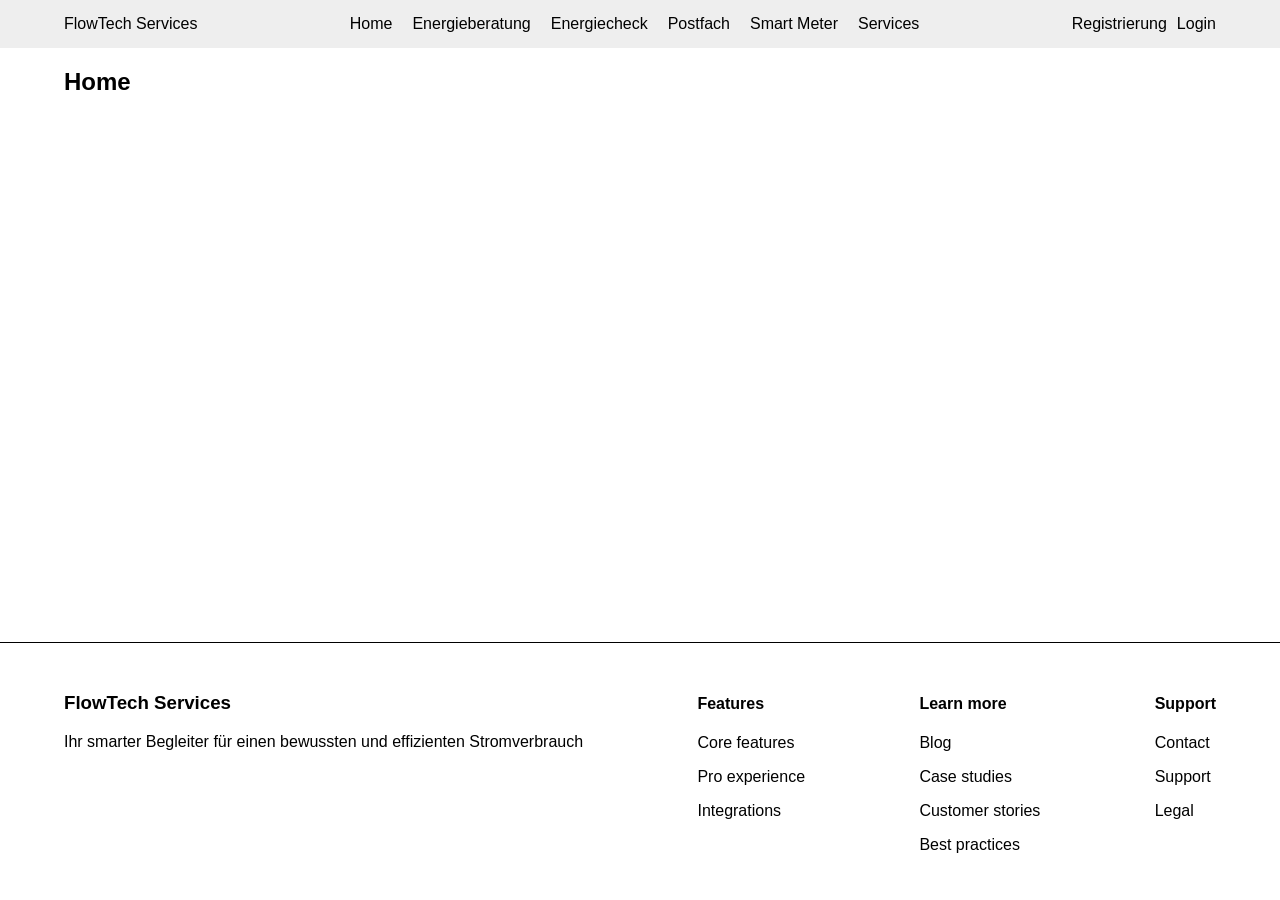
==== Neuer Ordner/Flowtech/index.html @ 8a91c18d "Add files via upload" ====
<!DOCTYPE html>
<html lang="de">

<head>
  <meta charset="UTF-8">
  <title>FlowTech</title>
  <link rel="stylesheet" href="design.css">
</head>

<body>

<header>
  <nav class="container">

    <div class="logo">FlowTech Services</div>

    <div class="nav-links">
      <a href="index.html">Home</a>
      <a href="energieberatung.html">Energieberatung</a>
      <a href="energiecheck.html">Energiecheck</a>
      <a href="postfach.html">Postfach</a>
      <a href="smartmeter.html">Smart Meter</a>
      <a href="services.html">Services</a>
    </div>

    <div class="nav-actions">
      <a href="registrierung.html">Registrierung</a>
      <a href="login.html">Login</a>
    </div>

  </nav>
</header>

<main class="container">
  <section>
    <h1>Home</h1>
  </section>
</main>

<footer>
 <div class="container">

  <section>
    <h3>FlowTech Services</h3>
    <p>Ihr smarter Begleiter für einen bewussten und effizienten Stromverbrauch</p>
  </section>

  <section>
    <h4>Features</h4>
    <p>Core features</p>
    <p>Pro experience</p>
    <p>Integrations</p>
  </section>

  <section>
    <h4>Learn more</h4>
    <p>Blog</p>
    <p>Case studies</p>
    <p>Customer stories</p>
    <p>Best practices</p>
  </section>

  <section>
    <h4>Support</h4>
    <p>Contact</p>
    <p>Support</p>
    <p>Legal</p>
  </section>
 </div>
</footer>

</body>
</html>
---- Neuer Ordner/Flowtech/design.css ----
body {
    margin: 0;
    font-family: Arial, Helvetica, sans-serif;
    display: flex;
    flex-direction: column;
    min-height: 100vh;
}

main{
    flex: 1;
    padding: 
}

.container {
    width: 90%;
    margin: 0 auto;
}

nav {
    display: flex;
    justify-content: space-between;
    align-items: center;
    padding: 15px 5%;
    background: #eee;
}

.nav-links {
    display: flex;
    gap: 20px;
}

.nav-actions {
    display: flex;
    gap: 10px;
}

a {
    text-decoration: none;
    color: inherit;
}

footer {
    background: white;
    border-top: 1px solid black;
}

footer .container {
    display: flex;
    justify-content: space-between;
    padding: 30px 0;

}

footer a {
    color: darkblue !important;
}

.footer-left {
    max-width: 40%;

}

.footer-right {
    display: flex;
    gap: 40px;
}
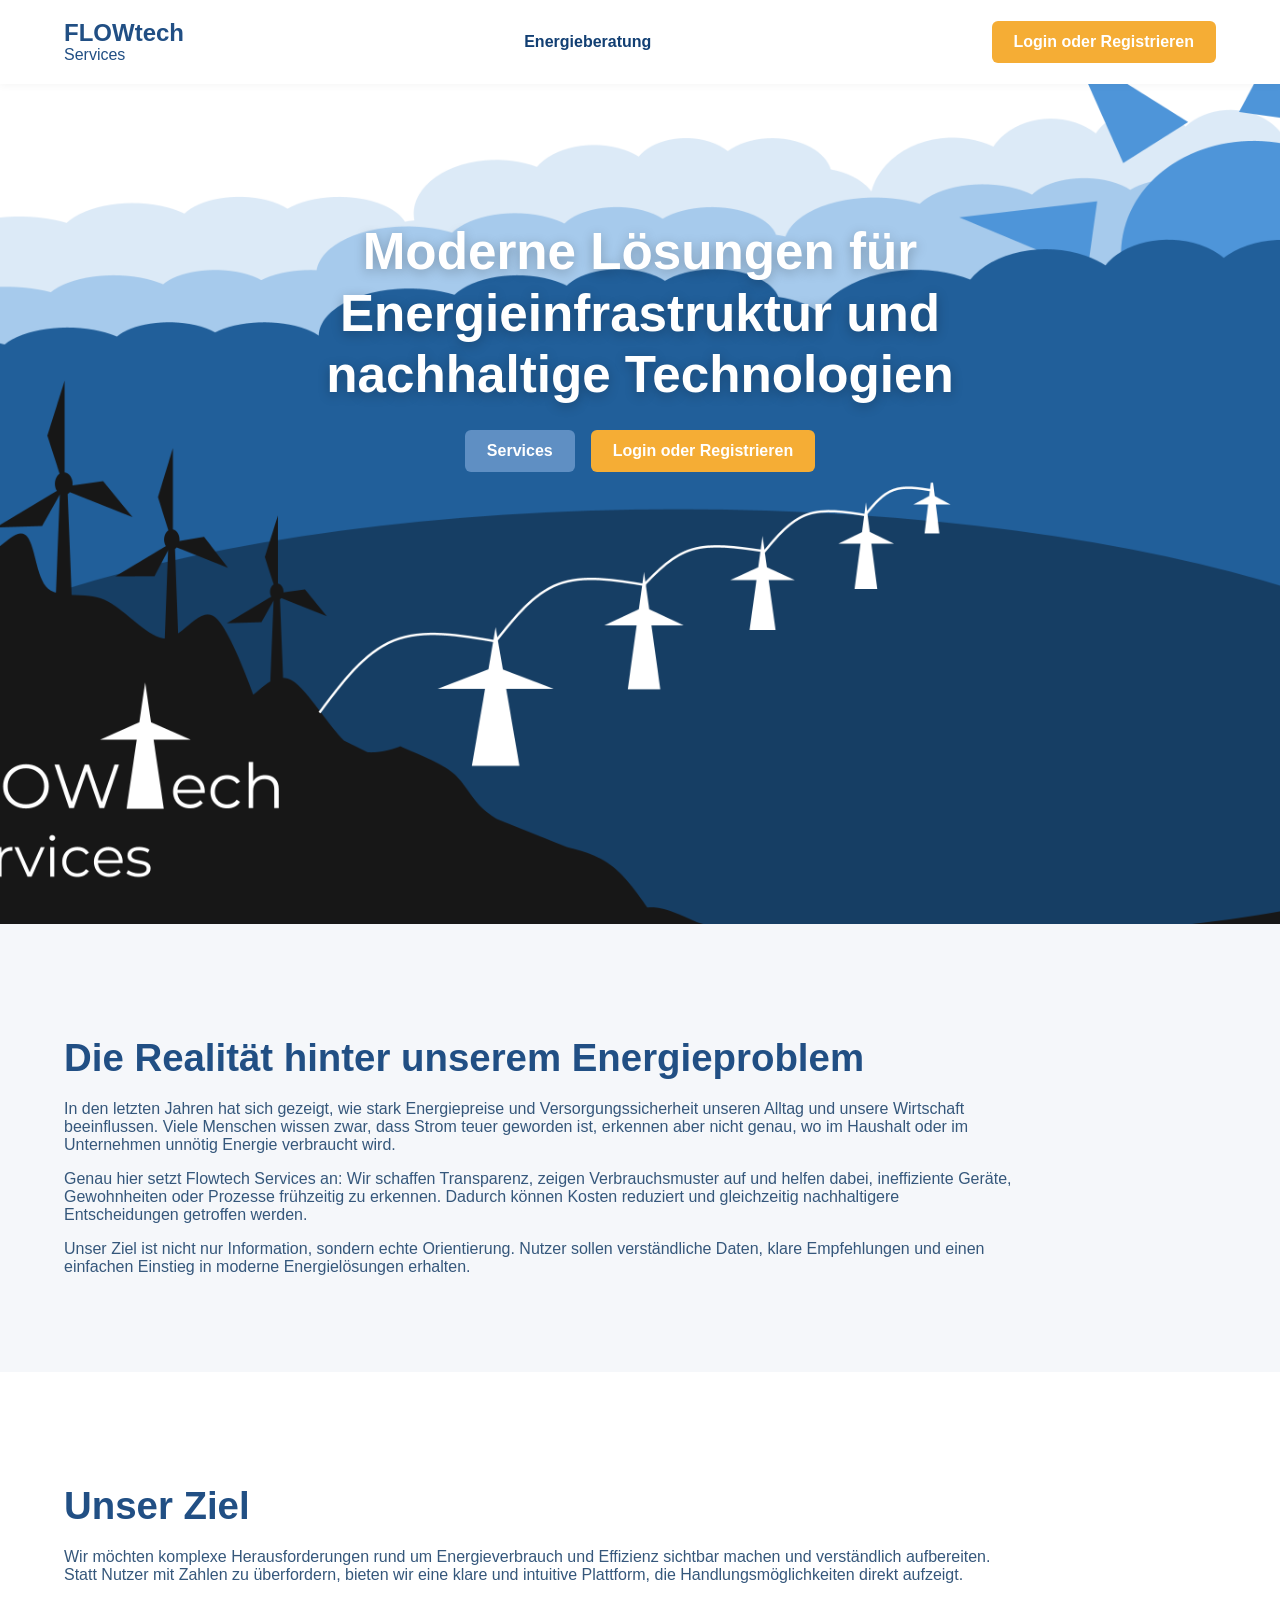
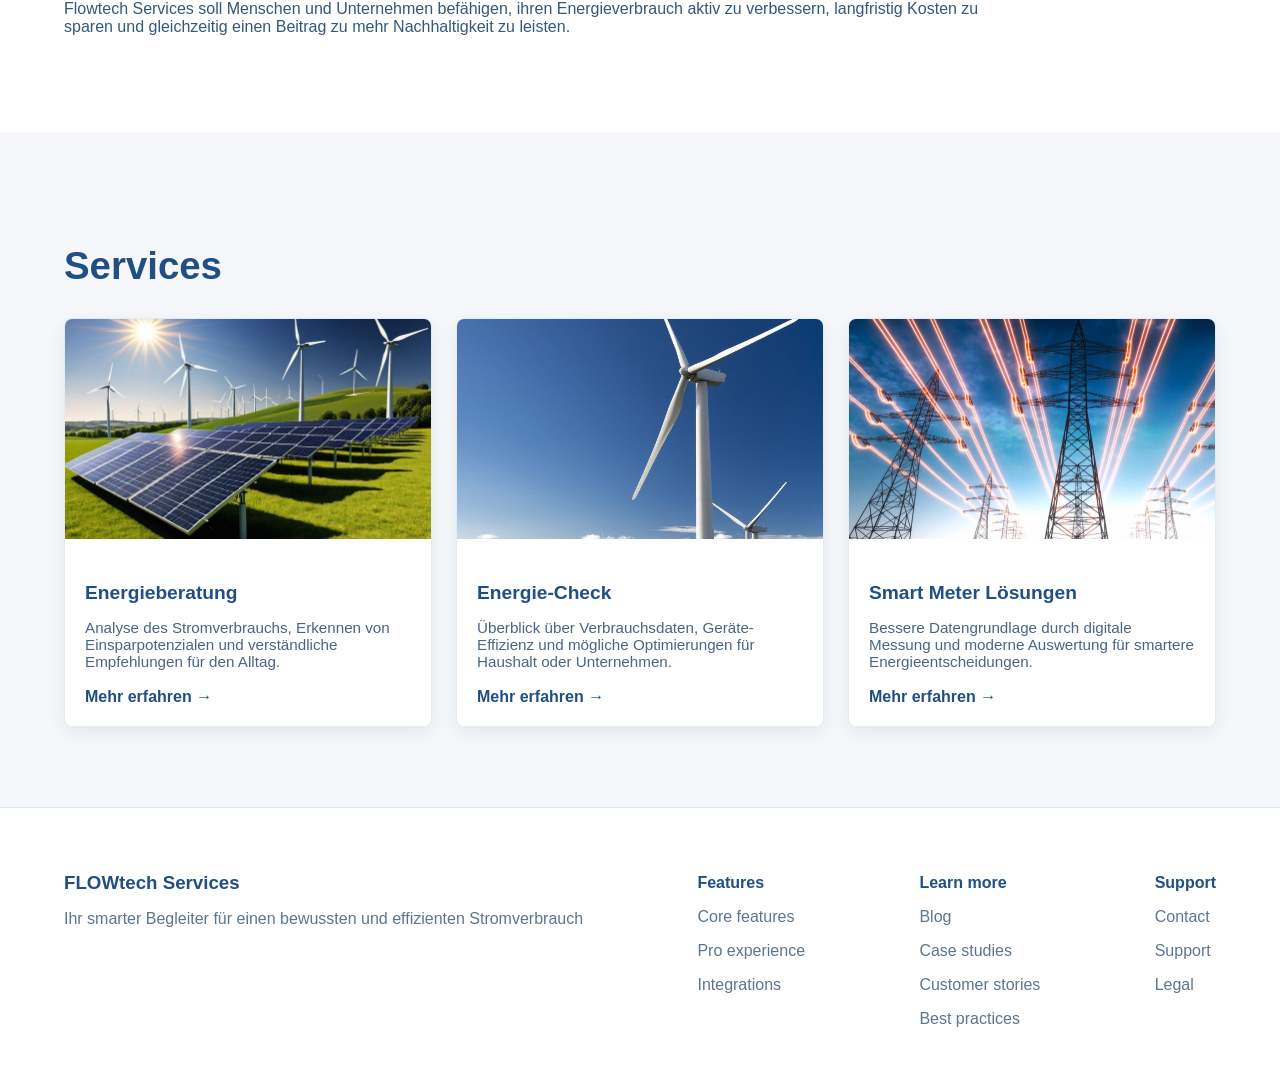
==== commit 6b9c5b73: "Bilder hinzugefügt" ====
--- a/Neuer Ordner/Flowtech/index.html
+++ b/Neuer Ordner/Flowtech/index.html
@@ -5,35 +5,341 @@
   <meta charset="UTF-8">
   <title>FlowTech</title>
   <link rel="stylesheet" href="design.css">
+
+  <style>
+    body {
+      font-family: 'Montserrat', Arial, Helvetica, sans-serif;
+      background: #f5f7fa;
+      color: #163a63;
+    }
+
+    header nav.container {
+      background: #ffffff;
+      padding: 20px 0;
+    }
+
+    header {
+      background: #ffffff;
+      box-shadow: 0 2px 8px rgba(0, 0, 0, 0.04);
+      position: sticky;
+      top: 0;
+      z-index: 100;
+    }
+
+    .logo {
+      font-size: 1.5rem;
+      font-weight: 800;
+      color: #214f84;
+      line-height: 1.1;
+    }
+
+    .logo::after {
+      content: "Services";
+      display: block;
+      font-size: 1rem;
+      font-weight: 500;
+    }
+
+    .nav-links {
+      display: flex;
+      gap: 18px;
+      align-items: center;
+      color: #123f73;
+      font-weight: 600;
+    }
+
+    .nav-links a:not(:first-child):not(:last-child) {
+      display: none;
+    }
+
+    .nav-links a:first-child {
+      display: none;
+    }
+
+    .nav-actions {
+      display: flex;
+      gap: 10px;
+    }
+
+    .nav-actions a:first-child {
+      display: inline-block;
+      padding: 12px 22px;
+      border-radius: 6px;
+      background: #f5ad35;
+      color: white;
+      font-weight: 700;
+    }
+
+    .nav-actions a:last-child {
+      display: none;
+    }
+
+    .home-hero {
+      background-image: url("../../FlowTechBanner.png");
+      background-size: cover;
+      background-position: center;
+      background-repeat: no-repeat;
+      color: white;
+      min-height: 840px;
+      display: flex;
+      align-items: flex-start;
+    }
+
+    .home-hero-content {
+      max-width: 760px;
+      text-align: center;
+      margin: 95px auto 0;
+    }
+
+    .home-hero h1 {
+      font-size: clamp(2rem, 4vw, 3.3rem);
+      line-height: 1.2;
+      margin-bottom: 24px;
+      font-weight: 800;
+      text-shadow: 0 3px 12px rgba(0, 0, 0, 0.25);
+    }
+
+    .home-hero-buttons {
+      display: flex;
+      justify-content: center;
+      gap: 16px;
+      flex-wrap: wrap;
+    }
+
+    .home-btn {
+      display: inline-block;
+      padding: 12px 22px;
+      border-radius: 6px;
+      font-weight: 700;
+      text-align: center;
+    }
+
+    .home-btn-blue {
+      background: #5f8fc3;
+      color: #ffffff;
+    }
+
+    .home-btn-dark {
+      background: #f5ad35;
+      color: #ffffff;
+    }
+
+    .home-section {
+      padding: 80px 0;
+      background: #f5f7fa;
+    }
+
+    .home-section-white {
+      background: #ffffff;
+    }
+
+    .home-title {
+      font-size: clamp(1.8rem, 3vw, 2.5rem);
+      margin-bottom: 20px;
+      color: #214f84;
+      font-weight: 800;
+    }
+
+    .home-text p {
+      margin-bottom: 16px;
+      color: #35577b;
+      max-width: 950px;
+    }
+
+    .services-grid {
+      display: grid;
+      grid-template-columns: repeat(3, 1fr);
+      gap: 24px;
+      margin-top: 30px;
+    }
+
+    .service-card {
+      background: #ffffff;
+      border-radius: 8px;
+      overflow: hidden;
+      box-shadow: 0 6px 18px rgba(22, 58, 99, 0.08);
+      border: 1px solid #e3ebf4;
+    }
+
+    .service-card img {
+      width: 100%;
+      height: 220px;
+      object-fit: cover;
+    }
+
+    .service-card-content {
+      padding: 20px;
+    }
+
+    .service-card h3 {
+      font-size: 1.2rem;
+      margin-bottom: 10px;
+      color: #214f84;
+      font-weight: 700;
+    }
+
+    .service-card p {
+      color: #4a6583;
+      margin-bottom: 18px;
+      font-size: 0.95rem;
+    }
+
+    .service-card a {
+      font-weight: 700;
+      color: #214f84;
+    }
+
+    footer {
+      background: #ffffff;
+      border-top: 1px solid #dbe6f2;
+    }
+
+    footer .container {
+      padding: 45px 0;
+    }
+
+    footer h3,
+    footer h4 {
+      color: #214f84;
+      margin-bottom: 12px;
+    }
+
+    footer p {
+      color: #5c7591;
+      margin-bottom: 8px;
+    }
+
+    @media (max-width: 900px) {
+      .services-grid {
+        grid-template-columns: 1fr;
+      }
+
+      header nav.container {
+        flex-direction: column;
+        align-items: flex-start;
+      }
+    }
+
+    @media (max-width: 600px) {
+      .home-hero {
+        min-height: 520px;
+      }
+
+      .home-hero-content {
+        max-width: 100%;
+        margin: 70px auto 0;
+        padding: 0 10px;
+      }
+
+      .home-hero-buttons {
+        flex-direction: column;
+      }
+
+      .home-btn {
+        width: 100%;
+      }
+    }
+  </style>
 </head>
 
 <body>
 
 <header>
   <nav class="container">
-
-    <div class="logo">FlowTech Services</div>
+    <div class="logo">FLOWtech</div>
 
     <div class="nav-links">
       <a href="index.html">Home</a>
+      <a href="services.html">Services</a>
+      <a href="#problem">Unser Ziel</a>
       <a href="energieberatung.html">Energieberatung</a>
-      <a href="energiecheck.html">Energiecheck</a>
-      <a href="postfach.html">Postfach</a>
-      <a href="smartmeter.html">Smart Meter</a>
-      <a href="services.html">Services</a>
     </div>
 
     <div class="nav-actions">
-      <a href="registrierung.html">Registrierung</a>
+      <a href="registrierung.html">Login oder Registrieren</a>
       <a href="login.html">Login</a>
     </div>
-
   </nav>
 </header>
 
-<main class="container">
-  <section>
-    <h1>Home</h1>
+<main>
+  <section class="home-hero">
+    <div class="container home-hero-content">
+      <h1>Moderne Lösungen für Energieinfrastruktur und nachhaltige Technologien</h1>
+
+      <div class="home-hero-buttons">
+        <a href="services.html" class="home-btn home-btn-blue">Services</a>
+        <a href="registrierung.html" class="home-btn home-btn-dark">Login oder Registrieren</a>
+      </div>
+    </div>
+  </section>
+
+  <section class="home-section" id="problem">
+    <div class="container home-text">
+      <h2 class="home-title">Die Realität hinter unserem Energieproblem</h2>
+      <p>
+        In den letzten Jahren hat sich gezeigt, wie stark Energiepreise und Versorgungssicherheit unseren Alltag und unsere Wirtschaft beeinflussen. Viele Menschen wissen zwar, dass Strom teuer geworden ist, erkennen aber nicht genau, wo im Haushalt oder im Unternehmen unnötig Energie verbraucht wird.
+      </p>
+      <p>
+        Genau hier setzt Flowtech Services an: Wir schaffen Transparenz, zeigen Verbrauchsmuster auf und helfen dabei, ineffiziente Geräte, Gewohnheiten oder Prozesse frühzeitig zu erkennen. Dadurch können Kosten reduziert und gleichzeitig nachhaltigere Entscheidungen getroffen werden.
+      </p>
+      <p>
+        Unser Ziel ist nicht nur Information, sondern echte Orientierung. Nutzer sollen verständliche Daten, klare Empfehlungen und einen einfachen Einstieg in moderne Energielösungen erhalten.
+      </p>
+    </div>
+  </section>
+
+  <section class="home-section home-section-white">
+    <div class="container home-text">
+      <h2 class="home-title">Unser Ziel</h2>
+      <p>
+        Wir möchten komplexe Herausforderungen rund um Energieverbrauch und Effizienz sichtbar machen und verständlich aufbereiten. Statt Nutzer mit Zahlen zu überfordern, bieten wir eine klare und intuitive Plattform, die Handlungsmöglichkeiten direkt aufzeigt.
+      </p>
+      <p>
+        Flowtech Services soll Menschen und Unternehmen befähigen, ihren Energieverbrauch aktiv zu verbessern, langfristig Kosten zu sparen und gleichzeitig einen Beitrag zu mehr Nachhaltigkeit zu leisten.
+      </p>
+    </div>
+  </section>
+
+  <section class="home-section" id="services">
+    <div class="container">
+      <h2 class="home-title">Services</h2>
+
+      <div class="services-grid">
+        <article class="service-card">
+          <img src="../../photovoltaik.jpg" alt="Solar- und Windenergie">
+          <div class="service-card-content">
+            <h3>Energieberatung</h3>
+            <p>
+              Analyse des Stromverbrauchs, Erkennen von Einsparpotenzialen und verständliche Empfehlungen für den Alltag.
+            </p>
+            <a href="energieberatung.html">Mehr erfahren →</a>
+          </div>
+        </article>
+
+        <article class="service-card">
+          <img src="../../windraeder.jpg" alt="Windrad">
+          <div class="service-card-content">
+            <h3>Energie-Check</h3>
+            <p>
+              Überblick über Verbrauchsdaten, Geräte-Effizienz und mögliche Optimierungen für Haushalt oder Unternehmen.
+            </p>
+            <a href="energiecheck.html">Mehr erfahren →</a>
+          </div>
+        </article>
+
+        <article class="service-card">
+          <img src="../../Stromnetze.jpg" alt="Stromleitungen">
+          <div class="service-card-content">
+            <h3>Smart Meter Lösungen</h3>
+            <p>
+              Bessere Datengrundlage durch digitale Messung und moderne Auswertung für smartere Energieentscheidungen.
+            </p>
+            <a href="smartmeter.html">Mehr erfahren →</a>
+          </div>
+        </article>
+      </div>
+    </div>
   </section>
 </main>
 
@@ -41,7 +347,7 @@
  <div class="container">
 
   <section>
-    <h3>FlowTech Services</h3>
+    <h3>FLOWtech Services</h3>
     <p>Ihr smarter Begleiter für einen bewussten und effizienten Stromverbrauch</p>
   </section>
 
--- a/Neuer Ordner/Flowtech/design.css
+++ b/Neuer Ordner/Flowtech/design.css
@@ -51,10 +51,6 @@
 
 }
 
-footer a {
-    color: darkblue !important;
-}
-
 .footer-left {
     max-width: 40%;
 
@@ -63,4 +59,4 @@
 .footer-right {
     display: flex;
     gap: 40px;
-}+}
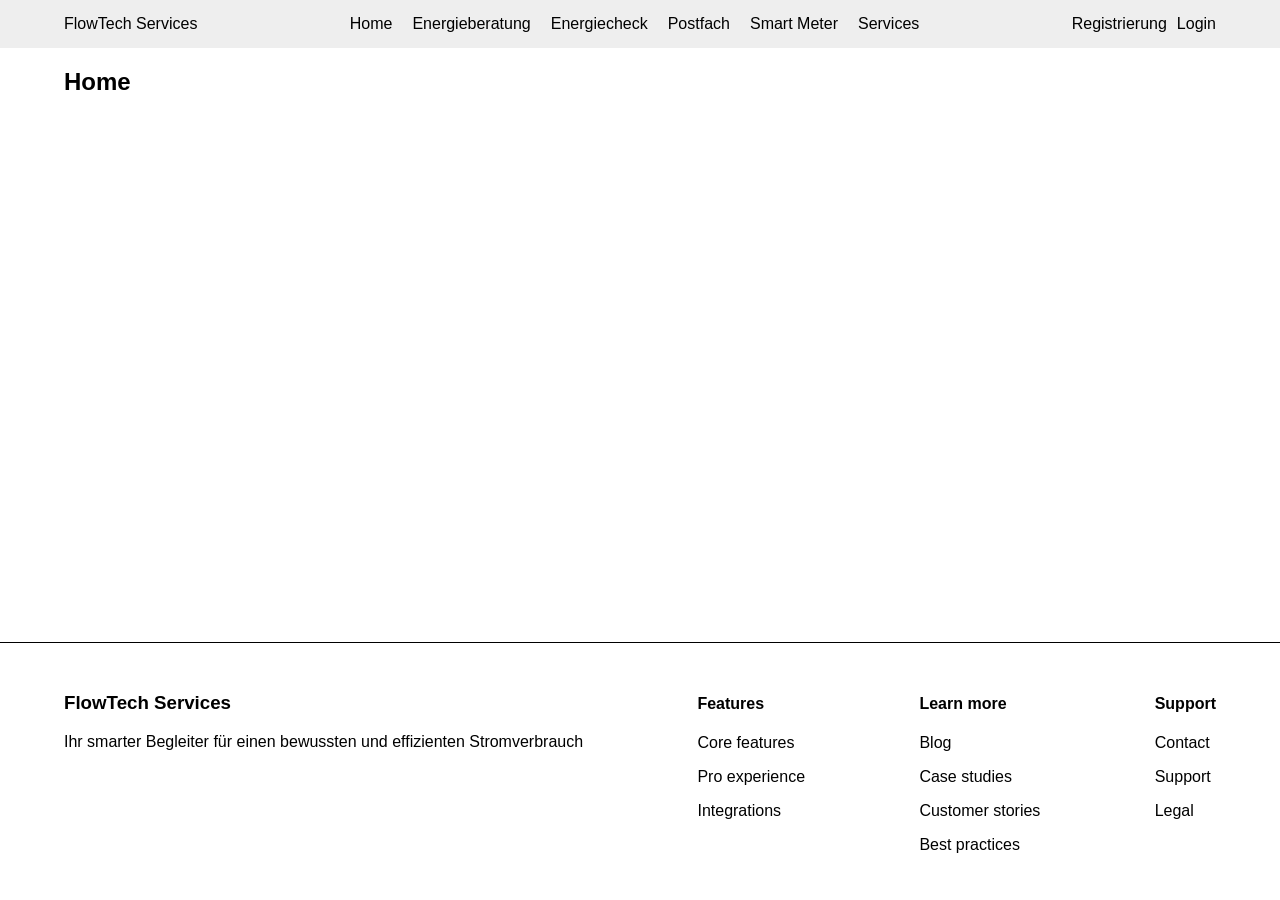
==== commit 1c002416: "energiecheck angepasst" ====
--- a/Neuer Ordner/Flowtech/index.html
+++ b/Neuer Ordner/Flowtech/index.html
@@ -5,341 +5,35 @@
   <meta charset="UTF-8">
   <title>FlowTech</title>
   <link rel="stylesheet" href="design.css">
-
-  <style>
-    body {
-      font-family: 'Montserrat', Arial, Helvetica, sans-serif;
-      background: #f5f7fa;
-      color: #163a63;
-    }
-
-    header nav.container {
-      background: #ffffff;
-      padding: 20px 0;
-    }
-
-    header {
-      background: #ffffff;
-      box-shadow: 0 2px 8px rgba(0, 0, 0, 0.04);
-      position: sticky;
-      top: 0;
-      z-index: 100;
-    }
-
-    .logo {
-      font-size: 1.5rem;
-      font-weight: 800;
-      color: #214f84;
-      line-height: 1.1;
-    }
-
-    .logo::after {
-      content: "Services";
-      display: block;
-      font-size: 1rem;
-      font-weight: 500;
-    }
-
-    .nav-links {
-      display: flex;
-      gap: 18px;
-      align-items: center;
-      color: #123f73;
-      font-weight: 600;
-    }
-
-    .nav-links a:not(:first-child):not(:last-child) {
-      display: none;
-    }
-
-    .nav-links a:first-child {
-      display: none;
-    }
-
-    .nav-actions {
-      display: flex;
-      gap: 10px;
-    }
-
-    .nav-actions a:first-child {
-      display: inline-block;
-      padding: 12px 22px;
-      border-radius: 6px;
-      background: #f5ad35;
-      color: white;
-      font-weight: 700;
-    }
-
-    .nav-actions a:last-child {
-      display: none;
-    }
-
-    .home-hero {
-      background-image: url("../../FlowTechBanner.png");
-      background-size: cover;
-      background-position: center;
-      background-repeat: no-repeat;
-      color: white;
-      min-height: 840px;
-      display: flex;
-      align-items: flex-start;
-    }
-
-    .home-hero-content {
-      max-width: 760px;
-      text-align: center;
-      margin: 95px auto 0;
-    }
-
-    .home-hero h1 {
-      font-size: clamp(2rem, 4vw, 3.3rem);
-      line-height: 1.2;
-      margin-bottom: 24px;
-      font-weight: 800;
-      text-shadow: 0 3px 12px rgba(0, 0, 0, 0.25);
-    }
-
-    .home-hero-buttons {
-      display: flex;
-      justify-content: center;
-      gap: 16px;
-      flex-wrap: wrap;
-    }
-
-    .home-btn {
-      display: inline-block;
-      padding: 12px 22px;
-      border-radius: 6px;
-      font-weight: 700;
-      text-align: center;
-    }
-
-    .home-btn-blue {
-      background: #5f8fc3;
-      color: #ffffff;
-    }
-
-    .home-btn-dark {
-      background: #f5ad35;
-      color: #ffffff;
-    }
-
-    .home-section {
-      padding: 80px 0;
-      background: #f5f7fa;
-    }
-
-    .home-section-white {
-      background: #ffffff;
-    }
-
-    .home-title {
-      font-size: clamp(1.8rem, 3vw, 2.5rem);
-      margin-bottom: 20px;
-      color: #214f84;
-      font-weight: 800;
-    }
-
-    .home-text p {
-      margin-bottom: 16px;
-      color: #35577b;
-      max-width: 950px;
-    }
-
-    .services-grid {
-      display: grid;
-      grid-template-columns: repeat(3, 1fr);
-      gap: 24px;
-      margin-top: 30px;
-    }
-
-    .service-card {
-      background: #ffffff;
-      border-radius: 8px;
-      overflow: hidden;
-      box-shadow: 0 6px 18px rgba(22, 58, 99, 0.08);
-      border: 1px solid #e3ebf4;
-    }
-
-    .service-card img {
-      width: 100%;
-      height: 220px;
-      object-fit: cover;
-    }
-
-    .service-card-content {
-      padding: 20px;
-    }
-
-    .service-card h3 {
-      font-size: 1.2rem;
-      margin-bottom: 10px;
-      color: #214f84;
-      font-weight: 700;
-    }
-
-    .service-card p {
-      color: #4a6583;
-      margin-bottom: 18px;
-      font-size: 0.95rem;
-    }
-
-    .service-card a {
-      font-weight: 700;
-      color: #214f84;
-    }
-
-    footer {
-      background: #ffffff;
-      border-top: 1px solid #dbe6f2;
-    }
-
-    footer .container {
-      padding: 45px 0;
-    }
-
-    footer h3,
-    footer h4 {
-      color: #214f84;
-      margin-bottom: 12px;
-    }
-
-    footer p {
-      color: #5c7591;
-      margin-bottom: 8px;
-    }
-
-    @media (max-width: 900px) {
-      .services-grid {
-        grid-template-columns: 1fr;
-      }
-
-      header nav.container {
-        flex-direction: column;
-        align-items: flex-start;
-      }
-    }
-
-    @media (max-width: 600px) {
-      .home-hero {
-        min-height: 520px;
-      }
-
-      .home-hero-content {
-        max-width: 100%;
-        margin: 70px auto 0;
-        padding: 0 10px;
-      }
-
-      .home-hero-buttons {
-        flex-direction: column;
-      }
-
-      .home-btn {
-        width: 100%;
-      }
-    }
-  </style>
 </head>
 
 <body>
 
 <header>
   <nav class="container">
-    <div class="logo">FLOWtech</div>
+
+    <div class="logo">FlowTech Services</div>
 
     <div class="nav-links">
       <a href="index.html">Home</a>
+      <a href="energieberatung.html">Energieberatung</a>
+      <a href="energiecheck.html">Energiecheck</a>
+      <a href="postfach.html">Postfach</a>
+      <a href="smartmeter.html">Smart Meter</a>
       <a href="services.html">Services</a>
-      <a href="#problem">Unser Ziel</a>
-      <a href="energieberatung.html">Energieberatung</a>
     </div>
 
     <div class="nav-actions">
-      <a href="registrierung.html">Login oder Registrieren</a>
+      <a href="registrierung.html">Registrierung</a>
       <a href="login.html">Login</a>
     </div>
+
   </nav>
 </header>
 
-<main>
-  <section class="home-hero">
-    <div class="container home-hero-content">
-      <h1>Moderne Lösungen für Energieinfrastruktur und nachhaltige Technologien</h1>
-
-      <div class="home-hero-buttons">
-        <a href="services.html" class="home-btn home-btn-blue">Services</a>
-        <a href="registrierung.html" class="home-btn home-btn-dark">Login oder Registrieren</a>
-      </div>
-    </div>
-  </section>
-
-  <section class="home-section" id="problem">
-    <div class="container home-text">
-      <h2 class="home-title">Die Realität hinter unserem Energieproblem</h2>
-      <p>
-        In den letzten Jahren hat sich gezeigt, wie stark Energiepreise und Versorgungssicherheit unseren Alltag und unsere Wirtschaft beeinflussen. Viele Menschen wissen zwar, dass Strom teuer geworden ist, erkennen aber nicht genau, wo im Haushalt oder im Unternehmen unnötig Energie verbraucht wird.
-      </p>
-      <p>
-        Genau hier setzt Flowtech Services an: Wir schaffen Transparenz, zeigen Verbrauchsmuster auf und helfen dabei, ineffiziente Geräte, Gewohnheiten oder Prozesse frühzeitig zu erkennen. Dadurch können Kosten reduziert und gleichzeitig nachhaltigere Entscheidungen getroffen werden.
-      </p>
-      <p>
-        Unser Ziel ist nicht nur Information, sondern echte Orientierung. Nutzer sollen verständliche Daten, klare Empfehlungen und einen einfachen Einstieg in moderne Energielösungen erhalten.
-      </p>
-    </div>
-  </section>
-
-  <section class="home-section home-section-white">
-    <div class="container home-text">
-      <h2 class="home-title">Unser Ziel</h2>
-      <p>
-        Wir möchten komplexe Herausforderungen rund um Energieverbrauch und Effizienz sichtbar machen und verständlich aufbereiten. Statt Nutzer mit Zahlen zu überfordern, bieten wir eine klare und intuitive Plattform, die Handlungsmöglichkeiten direkt aufzeigt.
-      </p>
-      <p>
-        Flowtech Services soll Menschen und Unternehmen befähigen, ihren Energieverbrauch aktiv zu verbessern, langfristig Kosten zu sparen und gleichzeitig einen Beitrag zu mehr Nachhaltigkeit zu leisten.
-      </p>
-    </div>
-  </section>
-
-  <section class="home-section" id="services">
-    <div class="container">
-      <h2 class="home-title">Services</h2>
-
-      <div class="services-grid">
-        <article class="service-card">
-          <img src="../../photovoltaik.jpg" alt="Solar- und Windenergie">
-          <div class="service-card-content">
-            <h3>Energieberatung</h3>
-            <p>
-              Analyse des Stromverbrauchs, Erkennen von Einsparpotenzialen und verständliche Empfehlungen für den Alltag.
-            </p>
-            <a href="energieberatung.html">Mehr erfahren →</a>
-          </div>
-        </article>
-
-        <article class="service-card">
-          <img src="../../windraeder.jpg" alt="Windrad">
-          <div class="service-card-content">
-            <h3>Energie-Check</h3>
-            <p>
-              Überblick über Verbrauchsdaten, Geräte-Effizienz und mögliche Optimierungen für Haushalt oder Unternehmen.
-            </p>
-            <a href="energiecheck.html">Mehr erfahren →</a>
-          </div>
-        </article>
-
-        <article class="service-card">
-          <img src="../../Stromnetze.jpg" alt="Stromleitungen">
-          <div class="service-card-content">
-            <h3>Smart Meter Lösungen</h3>
-            <p>
-              Bessere Datengrundlage durch digitale Messung und moderne Auswertung für smartere Energieentscheidungen.
-            </p>
-            <a href="smartmeter.html">Mehr erfahren →</a>
-          </div>
-        </article>
-      </div>
-    </div>
+<main class="container">
+  <section>
+    <h1>Home</h1>
   </section>
 </main>
 
@@ -347,7 +41,7 @@
  <div class="container">
 
   <section>
-    <h3>FLOWtech Services</h3>
+    <h3>FlowTech Services</h3>
     <p>Ihr smarter Begleiter für einen bewussten und effizienten Stromverbrauch</p>
   </section>
 
--- a/Neuer Ordner/Flowtech/design.css
+++ b/Neuer Ordner/Flowtech/design.css
@@ -60,3 +60,7 @@
     display: flex;
     gap: 40px;
 }
+.energiecheck-btn {
+  background-color: #f4a300;
+  color: white;
+}
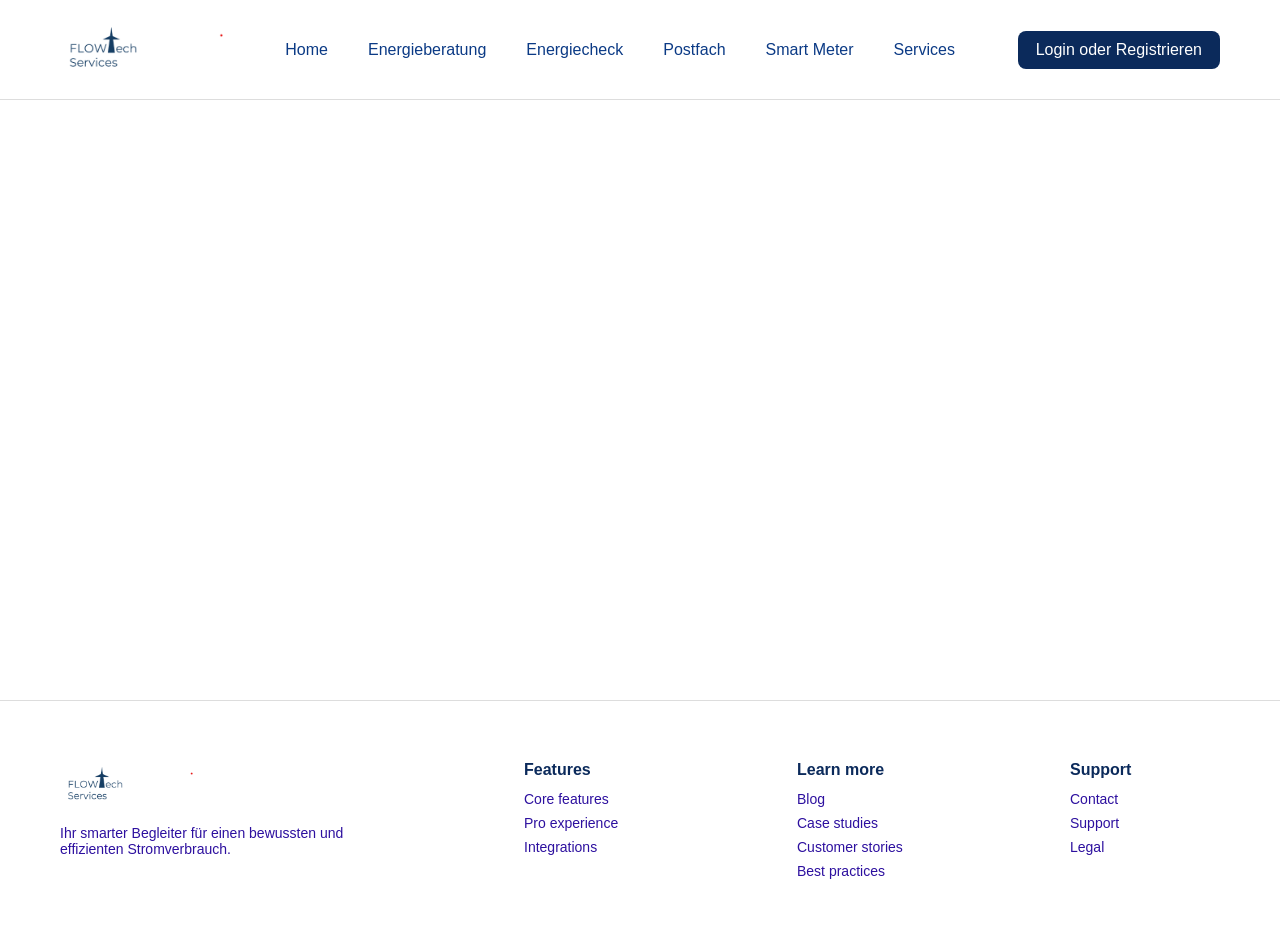
==== commit e6d9e62f: "Update Logo + Links" ====
--- a/Neuer Ordner/Flowtech/index.html
+++ b/Neuer Ordner/Flowtech/index.html
@@ -1,72 +1,66 @@
 <!DOCTYPE html>
 <html lang="de">
-
 <head>
   <meta charset="UTF-8">
-  <title>FlowTech</title>
+  <title>FLOWtech</title>
   <link rel="stylesheet" href="design.css">
 </head>
 
 <body>
 
 <header>
-  <nav class="container">
+  <div class="logo">
+    <img src="logo.png" alt="Logo">
+  </div>
 
-    <div class="logo">FlowTech Services</div>
+  <nav>
+    <a href="index.html">Home</a>
+    <a href="energieberatung.html">Energieberatung</a>
+    <a href="energiecheck.html">Energiecheck</a>
+    <a href="postfach.html">Postfach</a>
+    <a href="smartmeter.html">Smart Meter</a>
+    <a href="services.html">Services</a>
+  </nav>
 
-    <div class="nav-links">
-      <a href="index.html">Home</a>
-      <a href="energieberatung.html">Energieberatung</a>
-      <a href="energiecheck.html">Energiecheck</a>
-      <a href="postfach.html">Postfach</a>
-      <a href="smartmeter.html">Smart Meter</a>
-      <a href="services.html">Services</a>
-    </div>
-
-    <div class="nav-actions">
-      <a href="registrierung.html">Registrierung</a>
-      <a href="login.html">Login</a>
-    </div>
-
-  </nav>
+  <a href="login.html" class="login-btn">Login oder Registrieren</a>
 </header>
 
-<main class="container">
-  <section>
-    <h1>Home</h1>
-  </section>
+<main>
 </main>
 
 <footer>
- <div class="container">
 
-  <section>
-    <h3>FlowTech Services</h3>
-    <p>Ihr smarter Begleiter für einen bewussten und effizienten Stromverbrauch</p>
-  </section>
+  <div class="footer-left">
+    <img src="logo.png" alt="Logo" class="footer-logo">
+    <p>Ihr smarter Begleiter für einen bewussten und effizienten Stromverbrauch.</p>
+  </div>
 
-  <section>
-    <h4>Features</h4>
-    <p>Core features</p>
-    <p>Pro experience</p>
-    <p>Integrations</p>
-  </section>
+  <div class="footer-right">
 
-  <section>
-    <h4>Learn more</h4>
-    <p>Blog</p>
-    <p>Case studies</p>
-    <p>Customer stories</p>
-    <p>Best practices</p>
-  </section>
+    <div>
+      <h4>Features</h4>
+      <a href="features.html">Core features</a>
+      <a href="experience.html">Pro experience</a>
+      <a href="integrations.html">Integrations</a>
+    </div>
 
-  <section>
-    <h4>Support</h4>
-    <p>Contact</p>
-    <p>Support</p>
-    <p>Legal</p>
-  </section>
- </div>
+    <div>
+      <h4>Learn more</h4>
+      <a href="blog.html">Blog</a>
+      <a href="casestudies.html">Case studies</a>
+      <a href="customers.html">Customer stories</a>
+      <a href="bestpractices.html">Best practices</a>
+    </div>
+
+    <div>
+      <h4>Support</h4>
+      <a href="contact.html">Contact</a>
+      <a href="support.html">Support</a>
+      <a href="legal.html">Legal</a>
+    </div>
+
+  </div>
+
 </footer>
 
 </body>
--- a/Neuer Ordner/Flowtech/design.css
+++ b/Neuer Ordner/Flowtech/design.css
@@ -1,66 +1,91 @@
-body {
-    margin: 0;
-    font-family: Arial, Helvetica, sans-serif;
-    display: flex;
-    flex-direction: column;
-    min-height: 100vh;
+* {
+  margin: 0;
+  padding: 0;
+  box-sizing: border-box;
+  font-family: Arial, sans-serif;
 }
 
-main{
-    flex: 1;
-    padding: 
+header {
+  display: flex;
+  align-items: center;
+  justify-content: space-between;
+  padding: 20px 60px;
+  border-bottom: 1px solid #ddd;
 }
 
-.container {
-    width: 90%;
-    margin: 0 auto;
+.logo img {
+  height: 55px;
 }
 
 nav {
-    display: flex;
-    justify-content: space-between;
-    align-items: center;
-    padding: 15px 5%;
-    background: #eee;
+  display: flex;
+  align-items: center;
 }
 
-.nav-links {
-    display: flex;
-    gap: 20px;
+nav a {
+  margin: 0 20px;
+  text-decoration: none;
+  color: #0b3a85;
+  font-weight: 500;
 }
 
-.nav-actions {
-    display: flex;
-    gap: 10px;
+.login-btn {
+  background-color: #0b2a5b;
+  color: white;
+  padding: 10px 18px;
+  border-radius: 8px;
+  text-decoration: none;
 }
 
-a {
-    text-decoration: none;
-    color: inherit;
+main {
+  min-height: 600px;
 }
 
 footer {
-    background: white;
-    border-top: 1px solid black;
-}
-
-footer .container {
-    display: flex;
-    justify-content: space-between;
-    padding: 30px 0;
-
+  border-top: 1px solid #ddd;
+  padding: 60px;
+  display: flex;
+  justify-content: space-between;
+  align-items: flex-start;
 }
 
 .footer-left {
-    max-width: 40%;
+  width: 30%;
+}
 
+.footer-logo {
+  height: 45px;
+  margin-bottom: 15px;
+}
+
+.footer-left p {
+  color: #2d109f;
+  font-size: 14px;
 }
 
 .footer-right {
-    display: flex;
-    gap: 40px;
+  width: 60%;
+  display: flex;
+  justify-content: space-between;
 }
-.energiecheck-btn {
-  background-color: #f4a300;
-  color: white;
+
+.footer-right div {
+  min-width: 150px;
+}
+
+.footer-right h4 {
+  margin-bottom: 12px;
+  color: #0b2a5b;
+}
+
+.footer-right a {
+  display: block;
+  text-decoration: none;
+  color: #2d109f;
+  margin-bottom: 8px;
+  font-size: 14px;
+}
+
+.footer-right a:hover {
+  color: #2d109f;
 }
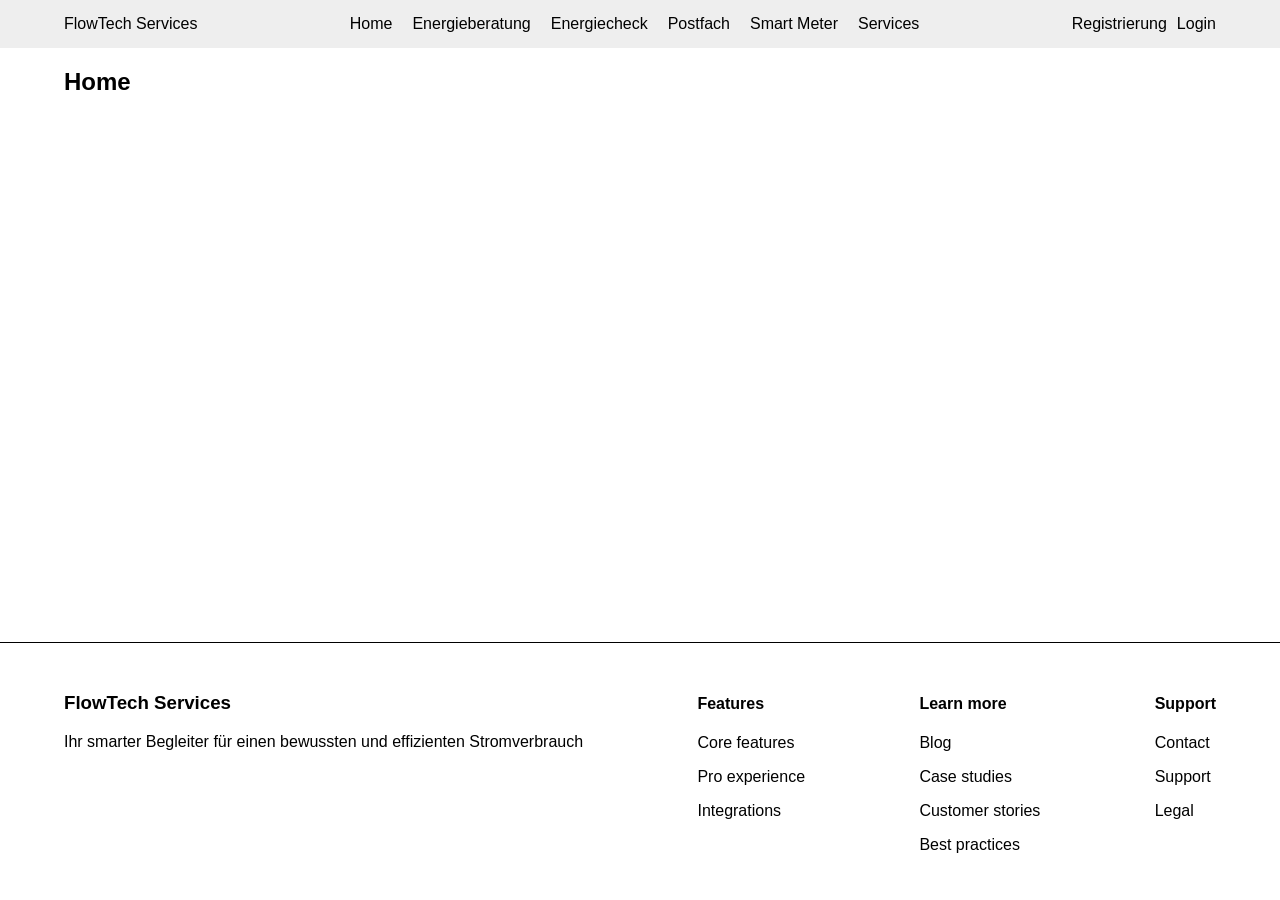
==== commit 7028a1d2: "Merge 9aa405f038fe5585f6ca8dcd83566eec642c8931 into ccb14903c282b454f337c8fd9118bc2c36b5f4c8" ====
--- a/Neuer Ordner/Flowtech/index.html
+++ b/Neuer Ordner/Flowtech/index.html
@@ -1,66 +1,72 @@
 <!DOCTYPE html>
 <html lang="de">
+
 <head>
   <meta charset="UTF-8">
-  <title>FLOWtech</title>
+  <title>FlowTech</title>
   <link rel="stylesheet" href="design.css">
 </head>
 
 <body>
 
 <header>
-  <div class="logo">
-    <img src="logo.png" alt="Logo">
-  </div>
+  <nav class="container">
 
-  <nav>
-    <a href="index.html">Home</a>
-    <a href="energieberatung.html">Energieberatung</a>
-    <a href="energiecheck.html">Energiecheck</a>
-    <a href="postfach.html">Postfach</a>
-    <a href="smartmeter.html">Smart Meter</a>
-    <a href="services.html">Services</a>
+    <div class="logo">FlowTech Services</div>
+
+    <div class="nav-links">
+      <a href="index.html">Home</a>
+      <a href="energieberatung.html">Energieberatung</a>
+      <a href="energiecheck.html">Energiecheck</a>
+      <a href="postfach.html">Postfach</a>
+      <a href="smartmeter.html">Smart Meter</a>
+      <a href="services.html">Services</a>
+    </div>
+
+    <div class="nav-actions">
+      <a href="registrierung.html">Registrierung</a>
+      <a href="login.html">Login</a>
+    </div>
+
   </nav>
-
-  <a href="login.html" class="login-btn">Login oder Registrieren</a>
 </header>
 
-<main>
+<main class="container">
+  <section>
+    <h1>Home</h1>
+  </section>
 </main>
 
 <footer>
+ <div class="container">
 
-  <div class="footer-left">
-    <img src="logo.png" alt="Logo" class="footer-logo">
-    <p>Ihr smarter Begleiter für einen bewussten und effizienten Stromverbrauch.</p>
-  </div>
+  <section>
+    <h3>FlowTech Services</h3>
+    <p>Ihr smarter Begleiter für einen bewussten und effizienten Stromverbrauch</p>
+  </section>
 
-  <div class="footer-right">
+  <section>
+    <h4>Features</h4>
+    <p>Core features</p>
+    <p>Pro experience</p>
+    <p>Integrations</p>
+  </section>
 
-    <div>
-      <h4>Features</h4>
-      <a href="features.html">Core features</a>
-      <a href="experience.html">Pro experience</a>
-      <a href="integrations.html">Integrations</a>
-    </div>
+  <section>
+    <h4>Learn more</h4>
+    <p>Blog</p>
+    <p>Case studies</p>
+    <p>Customer stories</p>
+    <p>Best practices</p>
+  </section>
 
-    <div>
-      <h4>Learn more</h4>
-      <a href="blog.html">Blog</a>
-      <a href="casestudies.html">Case studies</a>
-      <a href="customers.html">Customer stories</a>
-      <a href="bestpractices.html">Best practices</a>
-    </div>
-
-    <div>
-      <h4>Support</h4>
-      <a href="contact.html">Contact</a>
-      <a href="support.html">Support</a>
-      <a href="legal.html">Legal</a>
-    </div>
-
-  </div>
-
+  <section>
+    <h4>Support</h4>
+    <p>Contact</p>
+    <p>Support</p>
+    <p>Legal</p>
+  </section>
+ </div>
 </footer>
 
 </body>
--- a/Neuer Ordner/Flowtech/design.css
+++ b/Neuer Ordner/Flowtech/design.css
@@ -1,91 +1,66 @@
-* {
-  margin: 0;
-  padding: 0;
-  box-sizing: border-box;
-  font-family: Arial, sans-serif;
+body {
+    margin: 0;
+    font-family: Arial, Helvetica, sans-serif;
+    display: flex;
+    flex-direction: column;
+    min-height: 100vh;
 }
 
-header {
-  display: flex;
-  align-items: center;
-  justify-content: space-between;
-  padding: 20px 60px;
-  border-bottom: 1px solid #ddd;
+main{
+    flex: 1;
+    padding: 
 }
 
-.logo img {
-  height: 55px;
+.container {
+    width: 90%;
+    margin: 0 auto;
 }
 
 nav {
-  display: flex;
-  align-items: center;
+    display: flex;
+    justify-content: space-between;
+    align-items: center;
+    padding: 15px 5%;
+    background: #eee;
 }
 
-nav a {
-  margin: 0 20px;
-  text-decoration: none;
-  color: #0b3a85;
-  font-weight: 500;
+.nav-links {
+    display: flex;
+    gap: 20px;
 }
 
-.login-btn {
-  background-color: #0b2a5b;
-  color: white;
-  padding: 10px 18px;
-  border-radius: 8px;
-  text-decoration: none;
+.nav-actions {
+    display: flex;
+    gap: 10px;
 }
 
-main {
-  min-height: 600px;
+a {
+    text-decoration: none;
+    color: inherit;
 }
 
 footer {
-  border-top: 1px solid #ddd;
-  padding: 60px;
-  display: flex;
-  justify-content: space-between;
-  align-items: flex-start;
+    background: white;
+    border-top: 1px solid black;
+}
+
+footer .container {
+    display: flex;
+    justify-content: space-between;
+    padding: 30px 0;
+
 }
 
 .footer-left {
-  width: 30%;
-}
+    max-width: 40%;
 
-.footer-logo {
-  height: 45px;
-  margin-bottom: 15px;
-}
-
-.footer-left p {
-  color: #2d109f;
-  font-size: 14px;
 }
 
 .footer-right {
-  width: 60%;
-  display: flex;
-  justify-content: space-between;
+    display: flex;
+    gap: 40px;
 }
-
-.footer-right div {
-  min-width: 150px;
-}
-
-.footer-right h4 {
-  margin-bottom: 12px;
-  color: #0b2a5b;
-}
-
-.footer-right a {
-  display: block;
-  text-decoration: none;
-  color: #2d109f;
-  margin-bottom: 8px;
-  font-size: 14px;
-}
-
-.footer-right a:hover {
-  color: #2d109f;
+.energiecheck-btn {
+  background-color: #f4a300;
+  color: white;
 }
